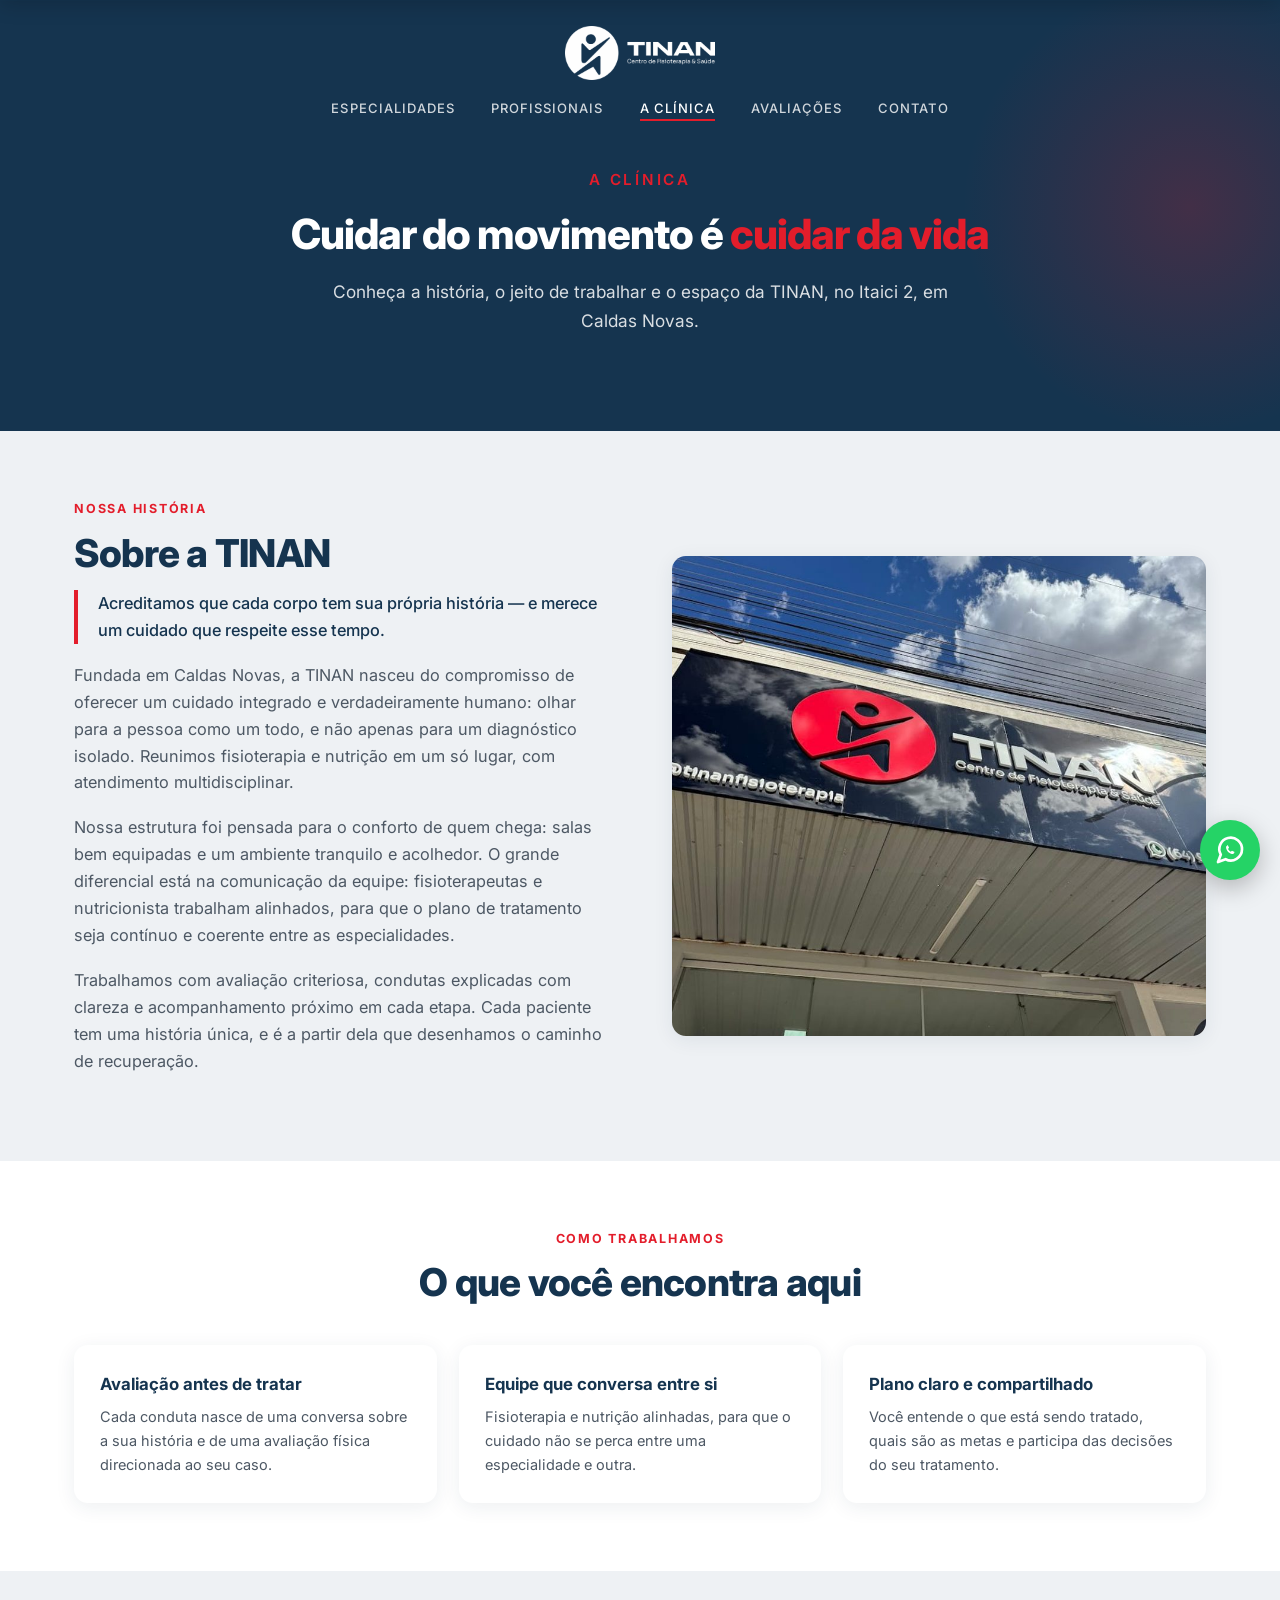
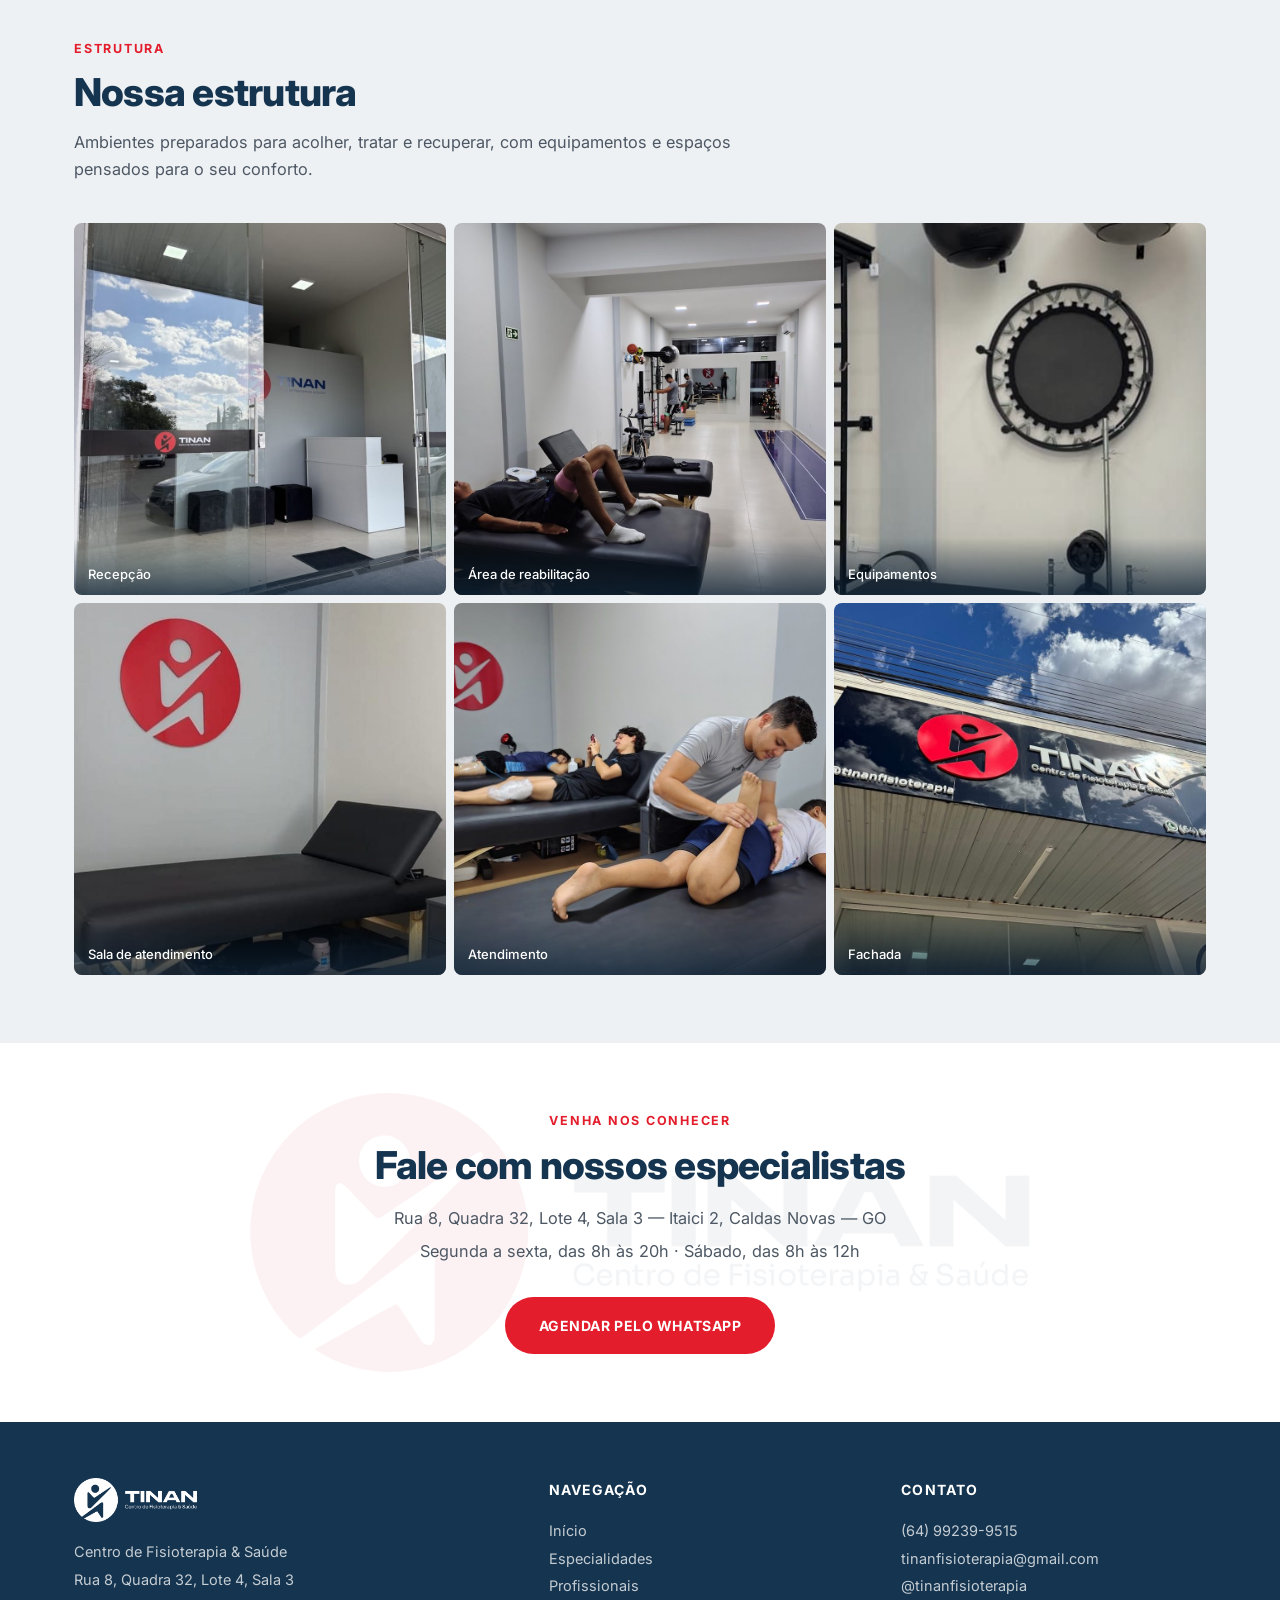
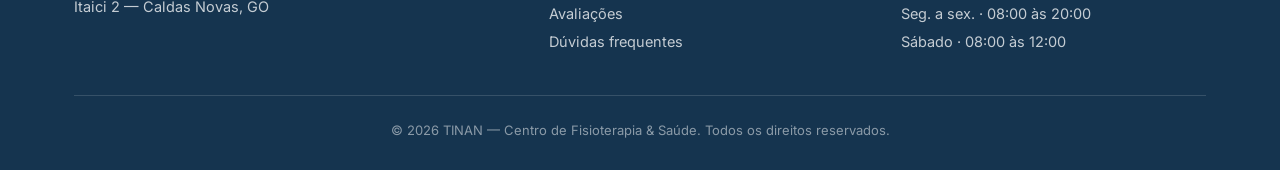
==== clinica.html @ ae4b4b8a "Add files via upload Att site" ====
<!DOCTYPE html>
<html lang="pt-BR">
<head>
  <meta charset="UTF-8">
  <meta name="viewport" content="width=device-width, initial-scale=1.0">
  <title>A clínica | TINAN — Centro de Fisioterapia &amp; Saúde em Caldas Novas</title>
  <meta name="description" content="Conheça a história e a estrutura da TINAN, centro de fisioterapia e saúde no Itaici 2, em Caldas Novas (GO).">
  <link rel="canonical" href="https://tinan.com.br/clinica.html">
  <link rel="icon" href="imagens/logo-tinancirculo.png">
  <meta property="og:type" content="website">
  <meta property="og:locale" content="pt_BR">
  <meta property="og:title" content="Conheça a TINAN — Centro de Fisioterapia &amp; Saúde">
  <meta property="og:image" content="https://tinan.com.br/imagens/fachada-clinica.jpeg">
  <link rel="preconnect" href="https://fonts.googleapis.com">
  <link rel="preconnect" href="https://fonts.gstatic.com" crossorigin>
  <link href="https://fonts.googleapis.com/css2?family=Inter:wght@400;500;600;700;800&display=swap" rel="stylesheet">
  <link rel="stylesheet" href="css/site.css">
</head>
<body>

  <div class="barra-fixa" id="barraFixa">
    <div class="container">
      <a href="index.html" aria-label="Voltar para o início">
        <img src="imagens/logo-tinanbranco.png" alt="TINAN">
      </a>
      <nav class="nav-compacta" aria-label="Navegação rápida">
        <a href="index.html#especialidades">Especialidades</a>
        <a href="index.html#profissionais">Profissionais</a>
        <a href="clinica.html">A clínica</a>
        <a href="index.html#avaliacoes">Avaliações</a>
      </nav>
      <a href="https://wa.me/5564992399515?text=Ol%C3%A1%2C%20venho%20atrav%C3%A9s%20do%20site%20e%20gostaria%20de%20marcar%20uma%20avalia%C3%A7%C3%A3o" class="btn btn-primario" target="_blank" rel="noopener">Agendar</a>
    </div>
  </div>

  <div class="topo">
    <header class="header">
      <div class="container">
        <a href="index.html" class="logo" aria-label="Voltar para o início">
          <img src="imagens/logo-tinanbranco.png" alt="TINAN — Centro de Fisioterapia &amp; Saúde">
        </a>
        <nav class="nav" aria-label="Navegação principal">
          <a href="index.html#especialidades">Especialidades</a>
          <a href="index.html#profissionais">Profissionais</a>
          <a href="clinica.html" aria-current="page">A clínica</a>
          <a href="index.html#avaliacoes">Avaliações</a>
          <a href="index.html#contato">Contato</a>
        </nav>
      </div>
    </header>

    <section class="hero hero-interno">
      <div class="container">
        <div class="hero-conteudo">
          <span class="slogan">A clínica</span>
          <h1>Cuidar do movimento é <span>cuidar da vida</span></h1>
          <p class="subtitulo">Conheça a história, o jeito de trabalhar e o espaço da TINAN, no Itaici 2, em Caldas Novas.</p>
        </div>
      </div>
    </section>
  </div>

  <!-- ===== SOBRE ===== -->
  <section class="secao" id="sobre">
    <div class="container">
      <div class="institucional">
        <div class="institucional-texto">
          <span class="secao-rotulo">Nossa história</span>
          <h2 class="secao-titulo">Sobre a TINAN</h2>
          <p class="destaque">Acreditamos que cada corpo tem sua própria história — e merece um cuidado que respeite esse tempo.</p>
          <p>Fundada em Caldas Novas, a TINAN nasceu do compromisso de oferecer um cuidado integrado e verdadeiramente humano: olhar para a pessoa como um todo, e não apenas para um diagnóstico isolado. Reunimos fisioterapia e nutrição em um só lugar, com atendimento multidisciplinar.</p>
          <p>Nossa estrutura foi pensada para o conforto de quem chega: salas bem equipadas e um ambiente tranquilo e acolhedor. O grande diferencial está na comunicação da equipe: fisioterapeutas e nutricionista trabalham alinhados, para que o plano de tratamento seja contínuo e coerente entre as especialidades.</p>
          <p>Trabalhamos com avaliação criteriosa, condutas explicadas com clareza e acompanhamento próximo em cada etapa. Cada paciente tem uma história única, e é a partir dela que desenhamos o caminho de recuperação.</p>
        </div>
        <div class="institucional-imagem">
          <img src="imagens/fachada-clinica.jpeg" alt="Fachada da clínica TINAN">
        </div>
      </div>
    </div>
  </section>

  <!-- ===== DIFERENCIAIS ===== -->
  <section class="secao secao-branca">
    <div class="container">
      <div class="secao-cabeca centro">
        <span class="secao-rotulo">Como trabalhamos</span>
        <h2 class="secao-titulo">O que você encontra aqui</h2>
      </div>
      <div class="diferenciais">
        <div class="diferencial">
          <h3>Avaliação antes de tratar</h3>
          <p>Cada conduta nasce de uma conversa sobre a sua história e de uma avaliação física direcionada ao seu caso.</p>
        </div>
        <div class="diferencial">
          <h3>Equipe que conversa entre si</h3>
          <p>Fisioterapia e nutrição alinhadas, para que o cuidado não se perca entre uma especialidade e outra.</p>
        </div>
        <div class="diferencial">
          <h3>Plano claro e compartilhado</h3>
          <p>Você entende o que está sendo tratado, quais são as metas e participa das decisões do seu tratamento.</p>
        </div>
      </div>
    </div>
  </section>

  <!-- ===== ESTRUTURA ===== -->
  <section class="secao" id="estrutura">
    <div class="container">
      <div class="secao-cabeca">
        <span class="secao-rotulo">Estrutura</span>
        <h2 class="secao-titulo">Nossa estrutura</h2>
        <p class="secao-sub">Ambientes preparados para acolher, tratar e recuperar, com equipamentos e espaços pensados para o seu conforto.</p>
      </div>
      <div class="galeria">
        <figure><img src="imagens/ambiente-recepcao.jpeg" alt="Recepção da clínica" loading="lazy"><figcaption>Recepção</figcaption></figure>
        <figure><img src="imagens/ambiente-01.jpeg" alt="Corredor com macas e área de reabilitação" loading="lazy"><figcaption>Área de reabilitação</figcaption></figure>
        <figure><img src="imagens/estrutura-01.jpeg" alt="Equipamentos de reabilitação" loading="lazy"><figcaption>Equipamentos</figcaption></figure>
        <figure><img src="imagens/estrutura-02.jpeg" alt="Sala de atendimento com a logo da TINAN" loading="lazy"><figcaption>Sala de atendimento</figcaption></figure>
        <figure><img src="imagens/atendimento-01.jpeg" alt="Atendimento fisioterapêutico" loading="lazy"><figcaption>Atendimento</figcaption></figure>
        <figure><img src="imagens/fachada-clinica.jpeg" alt="Fachada da clínica" loading="lazy"><figcaption>Fachada</figcaption></figure>
      </div>
    </div>
  </section>

  <!-- ===== CONTATO ===== -->
  <section class="secao secao-branca" id="contato">
    <div class="container">
      <span class="secao-rotulo">Venha nos conhecer</span>
      <h2 class="secao-titulo">Fale com nossos especialistas</h2>
      <p class="contato-dados">
        Rua 8, Quadra 32, Lote 4, Sala 3 — Itaici 2, Caldas Novas — GO<br>
        Segunda a sexta, das 8h às 20h · Sábado, das 8h às 12h
      </p>
      <a href="https://wa.me/5564992399515?text=Ol%C3%A1%2C%20venho%20atrav%C3%A9s%20do%20site%20e%20gostaria%20de%20marcar%20uma%20avalia%C3%A7%C3%A3o" class="btn btn-primario" target="_blank" rel="noopener">Agendar pelo WhatsApp</a>
    </div>
  </section>

  <footer class="footer">
    <div class="container">
      <div class="footer-grid">
        <div>
          <img src="imagens/logo-tinanbranco.png" alt="TINAN" class="footer-logo">
          <p>Centro de Fisioterapia &amp; Saúde</p>
          <p>Rua 8, Quadra 32, Lote 4, Sala 3<br>Itaici 2 — Caldas Novas, GO</p>
        </div>
        <div>
          <h4>Navegação</h4>
          <a href="index.html">Início</a>
          <a href="index.html#especialidades">Especialidades</a>
          <a href="index.html#profissionais">Profissionais</a>
          <a href="index.html#avaliacoes">Avaliações</a>
          <a href="index.html#duvidas">Dúvidas frequentes</a>
        </div>
        <div>
          <h4>Contato</h4>
          <a href="tel:+5564992399515">(64) 99239-9515</a>
          <a href="mailto:tinanfisioterapia@gmail.com">tinanfisioterapia@gmail.com</a>
          <a href="https://instagram.com/tinanfisioterapia" target="_blank" rel="noopener">@tinanfisioterapia</a>
          <p>Seg. a sex. · 08:00 às 20:00</p>
          <p>Sábado · 08:00 às 12:00</p>
        </div>
      </div>
      <div class="footer-base">
        © 2026 TINAN — Centro de Fisioterapia &amp; Saúde. Todos os direitos reservados.
      </div>
    </div>
  </footer>

  <a class="whats-flutuante" href="https://wa.me/5564992399515?text=Ol%C3%A1%2C%20venho%20atrav%C3%A9s%20do%20site%20e%20gostaria%20de%20marcar%20uma%20avalia%C3%A7%C3%A3o" target="_blank" rel="noopener" aria-label="Agendar pelo WhatsApp">
    <svg viewBox="0 0 24 24" fill="none" stroke="currentColor" stroke-width="2" stroke-linecap="round" stroke-linejoin="round" aria-hidden="true"><path d="M21 11.5a8.4 8.4 0 0 1-12.3 7.4L3 21l2.1-5.6A8.5 8.5 0 1 1 21 11.5z"/><path d="M9 9.5c0 3 2.5 5.5 5.5 5.5l1-1.5-2-1-1 .8a4 4 0 0 1-2-2l.8-1-1-2z" fill="currentColor" stroke="none"/></svg>
  </a>

  <script>
    (function () {
      var barra = document.getElementById('barraFixa');
      var topo = document.querySelector('.topo');
      window.addEventListener('scroll', function () {
        barra.classList.toggle('visivel', window.scrollY > topo.offsetHeight - 80);
      }, { passive: true });
    })();
  </script>
</body>
</html>
---- css/site.css ----
/* ============================================================
   TINAN — estilos compartilhados (home + página da clínica)
   ============================================================ */

/* 1. VARIÁVEIS DA MARCA */
:root {
  --azul:        #15344F;
  --azul-medio:  #26445E;
  --azul-escuro: #0F2438;
  --vermelho:    #E31D2B;
  --vermelho-escuro: #C2141F;
  --fundo:       #EEF1F4;
  --branco:      #FFFFFF;
  --texto:       #2B2B2B;
  --texto-suave: #4D5864;
  --borda:       #E3E7EC;
  --whats:       #25D366;
  --fonte: 'Inter', -apple-system, BlinkMacSystemFont, 'Segoe UI', sans-serif;
  --largura: 1180px;
  --raio: 14px;
  --sombra: 0 4px 20px rgba(21, 52, 79, 0.08);
  --sombra-forte: 0 16px 40px rgba(21, 52, 79, 0.16);
}

/* 2. RESET E BASE */
* { margin: 0; padding: 0; box-sizing: border-box; }
html { scroll-behavior: smooth; scroll-padding-top: 76px; }
body {
  font-family: var(--fonte);
  color: var(--texto);
  background: var(--fundo);
  line-height: 1.65;
  -webkit-font-smoothing: antialiased;
}
img { max-width: 100%; display: block; }
a { text-decoration: none; color: inherit; }
:focus-visible { outline: 3px solid var(--vermelho); outline-offset: 3px; border-radius: 4px; }

.container {
  width: 100%;
  max-width: var(--largura);
  margin: 0 auto;
  padding: 0 24px;
}

/* 3. TOPO */
.topo { background: var(--azul); position: relative; overflow: hidden; }

.header { padding: 26px 0 0; position: relative; z-index: 10; }
.header .container {
  display: flex;
  flex-direction: column;
  align-items: center;
  gap: 18px;
}
.logo img { height: 54px; width: auto; }

.nav {
  display: flex;
  align-items: center;
  justify-content: center;
  flex-wrap: wrap;
  gap: 10px 36px;
  padding-bottom: 18px;
}
.nav a {
  color: rgba(255, 255, 255, 0.8);
  font-size: 13px;
  font-weight: 500;
  letter-spacing: 0.08em;
  text-transform: uppercase;
  white-space: nowrap;
  transition: color .2s;
}
.nav a:hover, .nav a[aria-current="page"] { color: var(--branco); }
.nav a[aria-current="page"] { box-shadow: 0 2px 0 var(--vermelho); }

/* Barra fixa que aparece depois do scroll */
.barra-fixa {
  position: fixed;
  top: 0; left: 0; right: 0;
  z-index: 1000;
  background: var(--azul);
  box-shadow: 0 4px 20px rgba(0, 0, 0, 0.18);
  transform: translateY(-100%);
  transition: transform .3s ease;
}
.barra-fixa.visivel { transform: translateY(0); }
.barra-fixa .container {
  display: flex;
  align-items: center;
  justify-content: space-between;
  gap: 16px;
  padding-top: 10px;
  padding-bottom: 10px;
}
.barra-fixa img { height: 36px; width: auto; }
.barra-fixa .nav-compacta { display: flex; gap: 26px; }
.barra-fixa .nav-compacta a {
  color: rgba(255,255,255,.8);
  font-size: 12.5px;
  font-weight: 500;
  letter-spacing: .06em;
  text-transform: uppercase;
}
.barra-fixa .nav-compacta a:hover { color: var(--branco); }
.barra-fixa .btn { padding: 10px 22px; font-size: 12.5px; }

/* 4. BOTÕES */
.btn {
  display: inline-flex;
  align-items: center;
  justify-content: center;
  gap: 10px;
  padding: 15px 32px;
  border-radius: 999px;
  font-weight: 700;
  font-size: 14px;
  letter-spacing: 0.04em;
  text-transform: uppercase;
  transition: transform .2s, box-shadow .2s, background .2s;
  border: 2px solid transparent;
  cursor: pointer;
}
.btn svg { width: 18px; height: 18px; flex: none; }
.btn-primario { background: var(--vermelho); color: var(--branco); }
.btn-primario:hover {
  background: var(--vermelho-escuro);
  transform: translateY(-2px);
  box-shadow: 0 8px 24px rgba(227, 29, 43, 0.32);
}
.btn-contorno { border-color: rgba(255,255,255,.45); color: var(--branco); }
.btn-contorno:hover { border-color: var(--branco); background: rgba(255,255,255,.08); }

/* 5. HERO */
.hero {
  color: var(--branco);
  padding: 44px 0 84px;
  position: relative;
  text-align: center;
}
.hero::after {
  content: "";
  position: absolute;
  right: -140px; top: -160px;
  width: 460px; height: 460px;
  border-radius: 50%;
  background: radial-gradient(circle, rgba(227,29,43,.22), transparent 70%);
  pointer-events: none;
}
.hero-conteudo { max-width: 860px; margin: 0 auto; position: relative; z-index: 2; }
.slogan {
  display: block;
  font-size: 0.95rem;
  letter-spacing: 0.18em;
  text-transform: uppercase;
  color: var(--vermelho);
  font-weight: 600;
  margin-bottom: 18px;
}
.hero h1 {
  font-size: clamp(1.75rem, 3.6vw, 2.9rem);
  line-height: 1.15;
  font-weight: 800;
  letter-spacing: -0.025em;
  margin-bottom: 20px;
}
.hero h1 span { color: var(--vermelho); }
.hero .subtitulo {
  font-size: 1.08rem;
  color: rgba(255, 255, 255, 0.84);
  margin: 0 auto 32px;
  max-width: 640px;
}
.hero-acoes { display: flex; gap: 14px; justify-content: center; flex-wrap: wrap; }

.hero-confianca {
  display: flex;
  justify-content: center;
  flex-wrap: wrap;
  gap: 12px 34px;
  margin-top: 40px;
  padding-top: 28px;
  border-top: 1px solid rgba(255,255,255,.12);
  font-size: 14px;
  color: rgba(255,255,255,.82);
}
.hero-confianca li { list-style: none; display: flex; align-items: center; gap: 9px; }
.hero-confianca strong { color: var(--branco); font-weight: 700; }
.hero-confianca .estrelas { color: #F5A623; letter-spacing: 1px; }
.hero-confianca svg { width: 18px; height: 18px; color: var(--vermelho); flex: none; }

@media (min-width: 981px) { .hero h1 { white-space: nowrap; } }

/* Hero menor das páginas internas */
.hero-interno { padding: 30px 0 64px; }
.hero-interno h1 { font-size: clamp(1.8rem, 3.6vw, 2.6rem); }

/* 6. SEÇÕES */
.secao { padding: 68px 0; }
.secao-branca { background: var(--branco); }
.secao-cabeca { max-width: 680px; margin-bottom: 40px; }
.secao-cabeca.centro { margin-left: auto; margin-right: auto; text-align: center; }
.secao-rotulo {
  display: block;
  color: var(--vermelho);
  font-size: 12.5px;
  font-weight: 700;
  letter-spacing: .14em;
  text-transform: uppercase;
  margin-bottom: 10px;
}
.secao-titulo {
  font-size: clamp(1.7rem, 3.2vw, 2.4rem);
  color: var(--azul);
  font-weight: 800;
  letter-spacing: -0.02em;
  line-height: 1.2;
  margin-bottom: 14px;
}
.secao-sub { color: var(--texto-suave); font-size: 1.02rem; }

/* 7. ÁREAS DE ATUAÇÃO (por queixa) */
.areas {
  display: grid;
  grid-template-columns: repeat(3, 1fr);
  gap: 22px;
}
.area-card {
  background: var(--branco);
  border: 1px solid var(--borda);
  border-radius: var(--raio);
  padding: 28px 26px 24px;
  display: flex;
  flex-direction: column;
  transition: transform .25s, box-shadow .25s, border-color .25s;
}
.area-card:hover { transform: translateY(-4px); box-shadow: var(--sombra-forte); border-color: transparent; }
.area-icone {
  width: 52px; height: 52px;
  border-radius: 12px;
  background: rgba(227, 29, 43, .08);
  color: var(--vermelho);
  display: grid;
  place-items: center;
  margin-bottom: 18px;
}
.area-icone svg { width: 28px; height: 28px; }
.area-card h3 { color: var(--azul); font-size: 1.14rem; font-weight: 700; line-height: 1.3; margin-bottom: 8px; }
.area-card p { color: var(--texto-suave); font-size: 14.5px; line-height: 1.6; margin-bottom: 18px; }
.area-card .area-tags { display: flex; flex-wrap: wrap; gap: 6px; margin-bottom: 20px; }
.area-card .area-tags li {
  list-style: none;
  font-size: 12px;
  font-weight: 500;
  color: var(--azul-medio);
  background: var(--fundo);
  padding: 4px 10px;
  border-radius: 999px;
}
.area-card .area-com {
  margin-top: auto;
  padding-top: 16px;
  border-top: 1px solid var(--borda);
  font-size: 13.5px;
  color: var(--texto-suave);
}
.area-card .area-com a { color: var(--azul); font-weight: 700; white-space: nowrap; }
.area-card .area-com a:hover { color: var(--vermelho); }

/* 7b. ESPECIALIDADES — 5 cards (3 em cima, 2 centralizados embaixo) */
.especialidades { display: grid; grid-template-columns: repeat(6, 1fr); gap: 22px; }
.especialidades .area-card {
  grid-column: span 2;
  /* subgrid: cada parte do card fica na mesma linha dos cards vizinhos */
  display: grid;
  grid-row: span 6;
  grid-template-rows: subgrid;
  row-gap: 0;
  align-content: start;
}
.especialidades .area-card > * { align-self: start; }
.especialidades .area-card .area-com { margin-top: 0; }
.especialidades .area-card .area-tags { align-content: flex-start; }
.especialidades .area-card:nth-child(4) { grid-column: 2 / span 2; }
.especialidades .area-card:nth-child(5) { grid-column: 4 / span 2; }
@supports not (grid-template-rows: subgrid) {
  .especialidades .area-card { display: flex; grid-row: auto; }
  .especialidades .area-card .area-com { margin-top: auto; }
}
.area-card .area-indicada { font-size: 12.5px; font-weight: 700; color: var(--azul); text-transform: uppercase; letter-spacing: .06em; margin-bottom: 8px; }
.area-card .area-nota {
  font-size: 12.5px;
  line-height: 1.5;
  color: var(--texto-suave);
  background: var(--fundo);
  border-left: 3px solid var(--vermelho);
  padding: 8px 12px;
  border-radius: 6px;
  margin: -4px 0 18px;
}
.hero-confianca-simples { margin-top: 30px; font-size: 14px; color: rgba(255,255,255,.78); }
.hero-confianca-simples .estrelas { color: #F5A623; letter-spacing: 1px; margin-right: 6px; }
.hero-confianca-simples strong { color: #fff; }
.hero-confianca-simples .sep { margin: 0 12px; opacity: .4; }

/* 8. CARDS DOS PROFISSIONAIS — alinhamento uniforme */
.cards-profissionais {
  display: grid;
  grid-template-columns: repeat(4, 1fr);
  gap: 24px;
  align-items: stretch;
}
.card-profissional {
  background: var(--branco);
  border-radius: var(--raio);
  overflow: hidden;
  box-shadow: var(--sombra);
  transition: transform .25s, box-shadow .25s;
  display: flex;
  flex-direction: column;
  height: 100%;
}
.card-profissional:hover { transform: translateY(-6px); box-shadow: var(--sombra-forte); }
.card-foto { aspect-ratio: 4 / 5; overflow: hidden; background: var(--borda); }
.card-foto img {
  width: 100%; height: 100%;
  object-fit: cover;
  object-position: center 18%;
  transition: transform .4s;
}
.card-profissional:hover .card-foto img { transform: scale(1.03); }
.card-profissional-info {
  flex: 1;
  display: flex;
  flex-direction: column;
  padding: 22px 22px 24px;
}
.card-profissional-info .especialidade {
  color: var(--vermelho);
  font-size: 12px;
  font-weight: 700;
  text-transform: uppercase;
  letter-spacing: .08em;
  margin-bottom: 6px;
}
.card-profissional-info h3 {
  color: var(--azul);
  font-size: 1.12rem;
  font-weight: 700;
  line-height: 1.3;
  margin-bottom: 8px;
}
.card-profissional-info .area {
  color: var(--azul-medio);
  font-size: 14px;
  line-height: 1.5;
  min-height: 3em;           /* reserva 2 linhas: todos os cards ficam iguais */
  margin-bottom: 6px;
}
.card-profissional-info .registro { color: var(--texto-suave); font-size: 12.5px; }
.card-profissional-info .ver-perfil {
  margin-top: auto;          /* empurra o link para a base do card */
  padding-top: 18px;
  color: var(--azul);
  font-size: 14px;
  font-weight: 700;
}
.card-profissional:hover .ver-perfil { color: var(--vermelho); }

/* 9. COMO FUNCIONA */
.passos {
  display: grid;
  grid-template-columns: repeat(3, 1fr);
  gap: 22px;
  counter-reset: passo;
}
.passo {
  background: var(--branco);
  box-shadow: var(--sombra);
  border-radius: var(--raio);
  padding: 30px 26px;
  position: relative;
}
.passo::before {
  counter-increment: passo;
  content: "0" counter(passo);
  display: block;
  font-size: 2rem;
  font-weight: 800;
  color: var(--vermelho);
  line-height: 1;
  margin-bottom: 16px;
}
.passo h3 { color: var(--azul); font-size: 1.1rem; margin-bottom: 8px; }
.passo p { color: var(--texto-suave); font-size: 14.5px; }
.passos-cta { text-align: center; margin-top: 36px; }

/* 10. FAIXA "CONHEÇA A CLÍNICA" */
.faixa-clinica {
  display: grid;
  grid-template-columns: 1.1fr 1fr;
  gap: 0;
  background: var(--azul);
  border-radius: 20px;
  overflow: hidden;
  color: var(--branco);
}
.faixa-clinica-fotos { display: grid; grid-template-columns: 1fr 1fr; gap: 4px; min-height: 340px; }
.faixa-clinica-fotos img { width: 100%; height: 100%; object-fit: cover; }
.faixa-clinica-texto { padding: 48px 44px; display: flex; flex-direction: column; justify-content: center; }
.faixa-clinica-texto .secao-titulo { color: var(--branco); }
.faixa-clinica-texto p { color: rgba(255,255,255,.82); margin-bottom: 26px; }
.faixa-clinica-texto .btn { align-self: flex-start; }

/* 11. MAPA E AVALIAÇÕES */
.mapa-avaliacoes {
  display: grid;
  grid-template-columns: 1fr 1fr;
  gap: 40px;
  align-items: stretch;
}
.mapa-bloco {
  border-radius: var(--raio);
  overflow: hidden;
  box-shadow: var(--sombra);
  background: var(--branco);
  display: flex;
  min-height: 420px;
}
.mapa-bloco iframe { width: 100%; min-height: 420px; border: 0; display: block; flex: 1; }
.avaliacoes-bloco { display: flex; flex-direction: column; gap: 16px; }
.avaliacoes-cabecalho { display: flex; align-items: center; gap: 12px; margin-bottom: 4px; }
.avaliacoes-nota { font-size: 2.2rem; font-weight: 800; color: var(--azul); line-height: 1; }
.avaliacoes-estrelas { color: #F5A623; font-size: 1.05rem; letter-spacing: 2px; }
.avaliacoes-total { color: var(--texto-suave); font-size: 13px; }
#avaliacoes-lista { display: flex; flex-direction: column; gap: 14px; flex: 1; }
.avaliacao-card {
  background: var(--branco);
  border-radius: var(--raio);
  padding: 20px 22px;
  box-shadow: var(--sombra);
  border-left: 3px solid var(--vermelho);
}
.avaliacao-card .autor { font-weight: 700; color: var(--azul); font-size: 14px; margin-bottom: 2px; }
.avaliacao-card .estrelas { color: #F5A623; font-size: 13px; letter-spacing: 1px; margin-bottom: 6px; }
.avaliacao-card .texto { color: var(--texto-suave); font-size: 14px; line-height: 1.6; }
.avaliacao-card .quando { color: #8A96A3; font-size: 12px; margin-top: 8px; }
.avaliacoes-link { color: var(--azul-medio); font-weight: 600; font-size: 14px; margin-top: 4px; }
.avaliacoes-link:hover { color: var(--vermelho); }

/* 12. PERGUNTAS FREQUENTES */
.faq { max-width: 820px; margin: 0 auto; display: flex; flex-direction: column; gap: 12px; }
.faq details {
  background: var(--branco);
  border: 1px solid var(--borda);
  border-radius: 12px;
  padding: 0 22px;
}
.faq summary {
  cursor: pointer;
  list-style: none;
  padding: 18px 30px 18px 0;
  font-weight: 600;
  color: var(--azul);
  position: relative;
}
.faq summary::-webkit-details-marker { display: none; }
.faq summary::after {
  content: "+";
  position: absolute;
  right: 0; top: 50%;
  transform: translateY(-50%);
  font-size: 1.4rem;
  font-weight: 400;
  color: var(--vermelho);
}
.faq details[open] summary::after { content: "–"; }
.faq details p { color: var(--texto-suave); font-size: 15px; padding-bottom: 20px; }

/* 13. CONTATO (com a logo bem clarinha ao fundo) */
#contato { position: relative; overflow: hidden; text-align: center; }
#contato::before {
  content: "";
  position: absolute;
  inset: 0;
  background: url("../imagens/logo-tinanlateral.png") center / min(780px, 92%) auto no-repeat;
  opacity: 0.05;
  pointer-events: none;
}
#contato .container { position: relative; z-index: 1; }
.contato-dados { color: var(--texto-suave); font-size: 1.02rem; line-height: 2; margin: 8px 0 30px; }
.contato-dados a { color: var(--azul); font-weight: 600; }

/* 14. RODAPÉ */
.footer { background: var(--azul); color: rgba(255, 255, 255, 0.75); padding: 56px 0 28px; }
.footer-grid { display: grid; grid-template-columns: 1.4fr 1fr 1fr; gap: 48px; margin-bottom: 40px; }
.footer h4 { color: var(--branco); font-size: 14px; margin-bottom: 16px; text-transform: uppercase; letter-spacing: .08em; }
.footer p, .footer a { font-size: 14.5px; line-height: 1.9; display: block; }
.footer a:hover { color: var(--branco); }
.footer-logo { height: 44px; width: auto; margin-bottom: 16px; }
.footer-base {
  border-top: 1px solid rgba(255, 255, 255, 0.14);
  padding-top: 24px;
  font-size: 13px;
  text-align: center;
  color: rgba(255, 255, 255, 0.5);
}

/* 15. BOTÃO FLUTUANTE DO WHATSAPP */
.whats-flutuante {
  position: fixed;
  right: 20px; bottom: 20px;
  z-index: 1100;
  width: 60px; height: 60px;
  border-radius: 50%;
  background: var(--whats);
  color: #fff;
  display: grid;
  place-items: center;
  box-shadow: 0 8px 24px rgba(0,0,0,.25);
  transition: transform .2s;
}
.whats-flutuante:hover { transform: scale(1.07); }
.whats-flutuante svg { width: 32px; height: 32px; }

/* 16. PÁGINA DA CLÍNICA */
.institucional { display: grid; grid-template-columns: 1fr 1fr; gap: 64px; align-items: center; }
.institucional-texto p { color: var(--texto-suave); margin-bottom: 18px; font-size: 1.02rem; }
.institucional-texto .destaque {
  border-left: 4px solid var(--vermelho);
  padding-left: 20px;
  color: var(--azul);
  font-weight: 500;
}
.institucional-imagem img { border-radius: var(--raio); box-shadow: var(--sombra); width: 100%; height: 480px; object-fit: cover; }
.diferenciais { display: grid; grid-template-columns: repeat(3, 1fr); gap: 22px; }
.diferencial { background: var(--branco); border-radius: var(--raio); padding: 26px; box-shadow: var(--sombra); }
.diferencial h3 { color: var(--azul); font-size: 1.05rem; margin-bottom: 6px; }
.diferencial p { color: var(--texto-suave); font-size: 14.5px; }
.galeria { display: grid; grid-template-columns: repeat(3, 1fr); gap: 8px; }
.galeria figure { margin: 0; overflow: hidden; border-radius: 8px; position: relative; }
.galeria img { width: 100%; aspect-ratio: 1 / 1; object-fit: cover; transition: transform .35s; }
.galeria figure:hover img { transform: scale(1.04); }
.galeria figcaption {
  position: absolute; left: 0; right: 0; bottom: 0;
  padding: 26px 14px 10px;
  font-size: 13px; color: #fff; font-weight: 500;
  background: linear-gradient(transparent, rgba(15,36,56,.75));
}

/* 17. RESPONSIVO */
@media (max-width: 980px) {
  .areas { grid-template-columns: repeat(2, 1fr); }
  .especialidades { grid-template-columns: repeat(2, 1fr); }
  .especialidades .area-card, .especialidades .area-card:nth-child(4), .especialidades .area-card:nth-child(5) { grid-column: auto; }
  .especialidades .area-card:nth-child(5) { grid-column: 1 / -1; }
  .cards-profissionais { grid-template-columns: repeat(2, 1fr); }
  .passos { grid-template-columns: 1fr; }
  .faixa-clinica { grid-template-columns: 1fr; }
  .faixa-clinica-fotos { min-height: 260px; }
  .mapa-avaliacoes { grid-template-columns: 1fr; }
  .mapa-bloco, .mapa-bloco iframe { min-height: 320px; }
  .footer-grid { grid-template-columns: 1fr 1fr; }
  .institucional { grid-template-columns: 1fr; gap: 40px; }
  .diferenciais { grid-template-columns: 1fr; }
  .barra-fixa .nav-compacta { display: none; }
}
@media (max-width: 640px) {
  .header { padding: 20px 0 0; }
  .logo img { height: 42px; }
  .nav { gap: 8px 20px; }
  .nav a { font-size: 11.5px; letter-spacing: 0.05em; }
  .hero { padding: 28px 0 56px; }
  .hero .subtitulo { font-size: 1rem; }
  .hero-acoes .btn { width: 100%; }
  .hero-confianca { flex-direction: column; align-items: center; gap: 10px; }
  .secao { padding: 56px 0; }
  .areas { grid-template-columns: 1fr; }
  .especialidades { grid-template-columns: 1fr; }
  .especialidades .area-card { display: flex; grid-row: auto; }
  .hero-confianca-simples .sep { display: block; height: 4px; font-size: 0; }
  .cards-profissionais { grid-template-columns: 1fr 1fr; gap: 14px; }
  .card-profissional-info { padding: 14px 14px 16px; }
  .card-profissional-info h3 { font-size: .98rem; min-height: 2.6em; }
  .card-profissional-info .area { font-size: 12.5px; min-height: 4.5em; }
  .card-profissional-info .especialidade { font-size: 10.5px; }
  .faixa-clinica-texto { padding: 34px 24px; }
  .galeria { grid-template-columns: repeat(2, 1fr); }
  .footer-grid { grid-template-columns: 1fr; gap: 32px; }
  .mapa-bloco, .mapa-bloco iframe { min-height: 280px; }
  .whats-flutuante { width: 54px; height: 54px; right: 16px; bottom: 16px; }
}
@media (prefers-reduced-motion: reduce) {
  html { scroll-behavior: auto; }
  * { transition: none !important; }
}
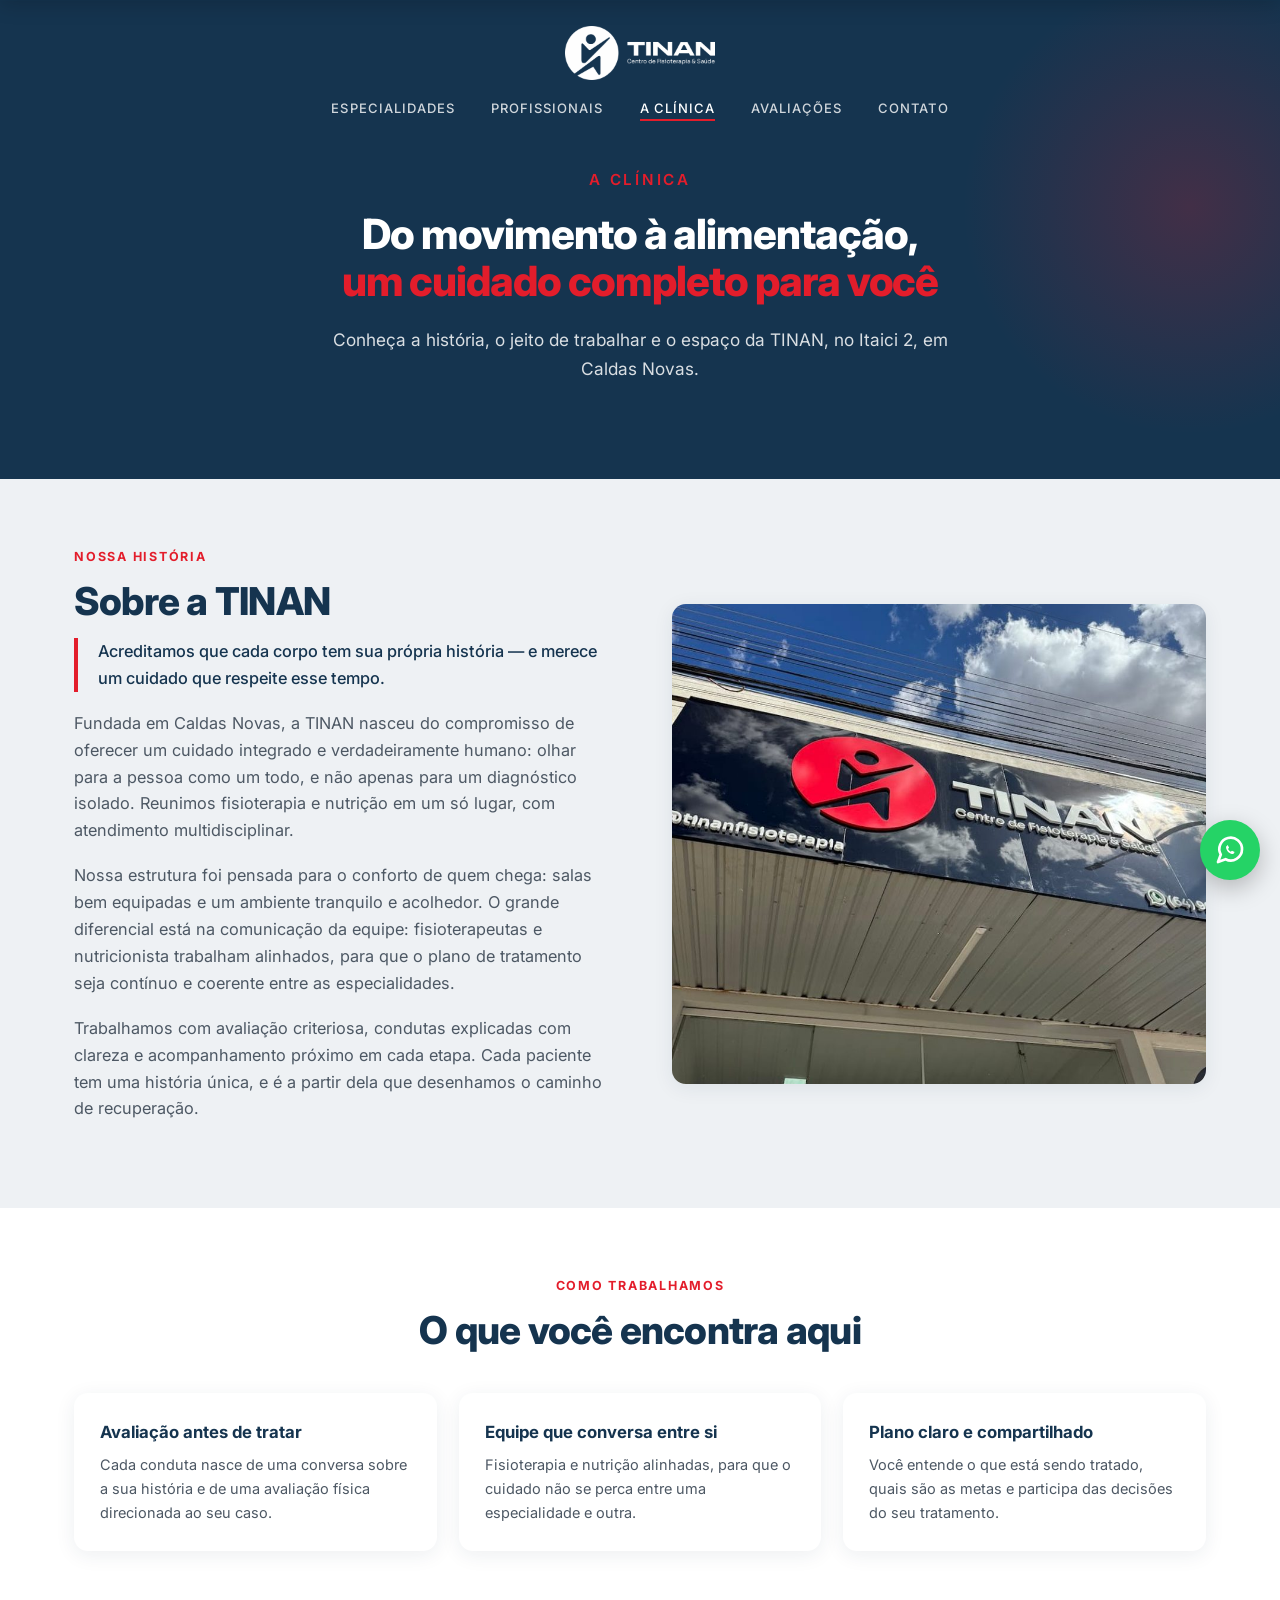
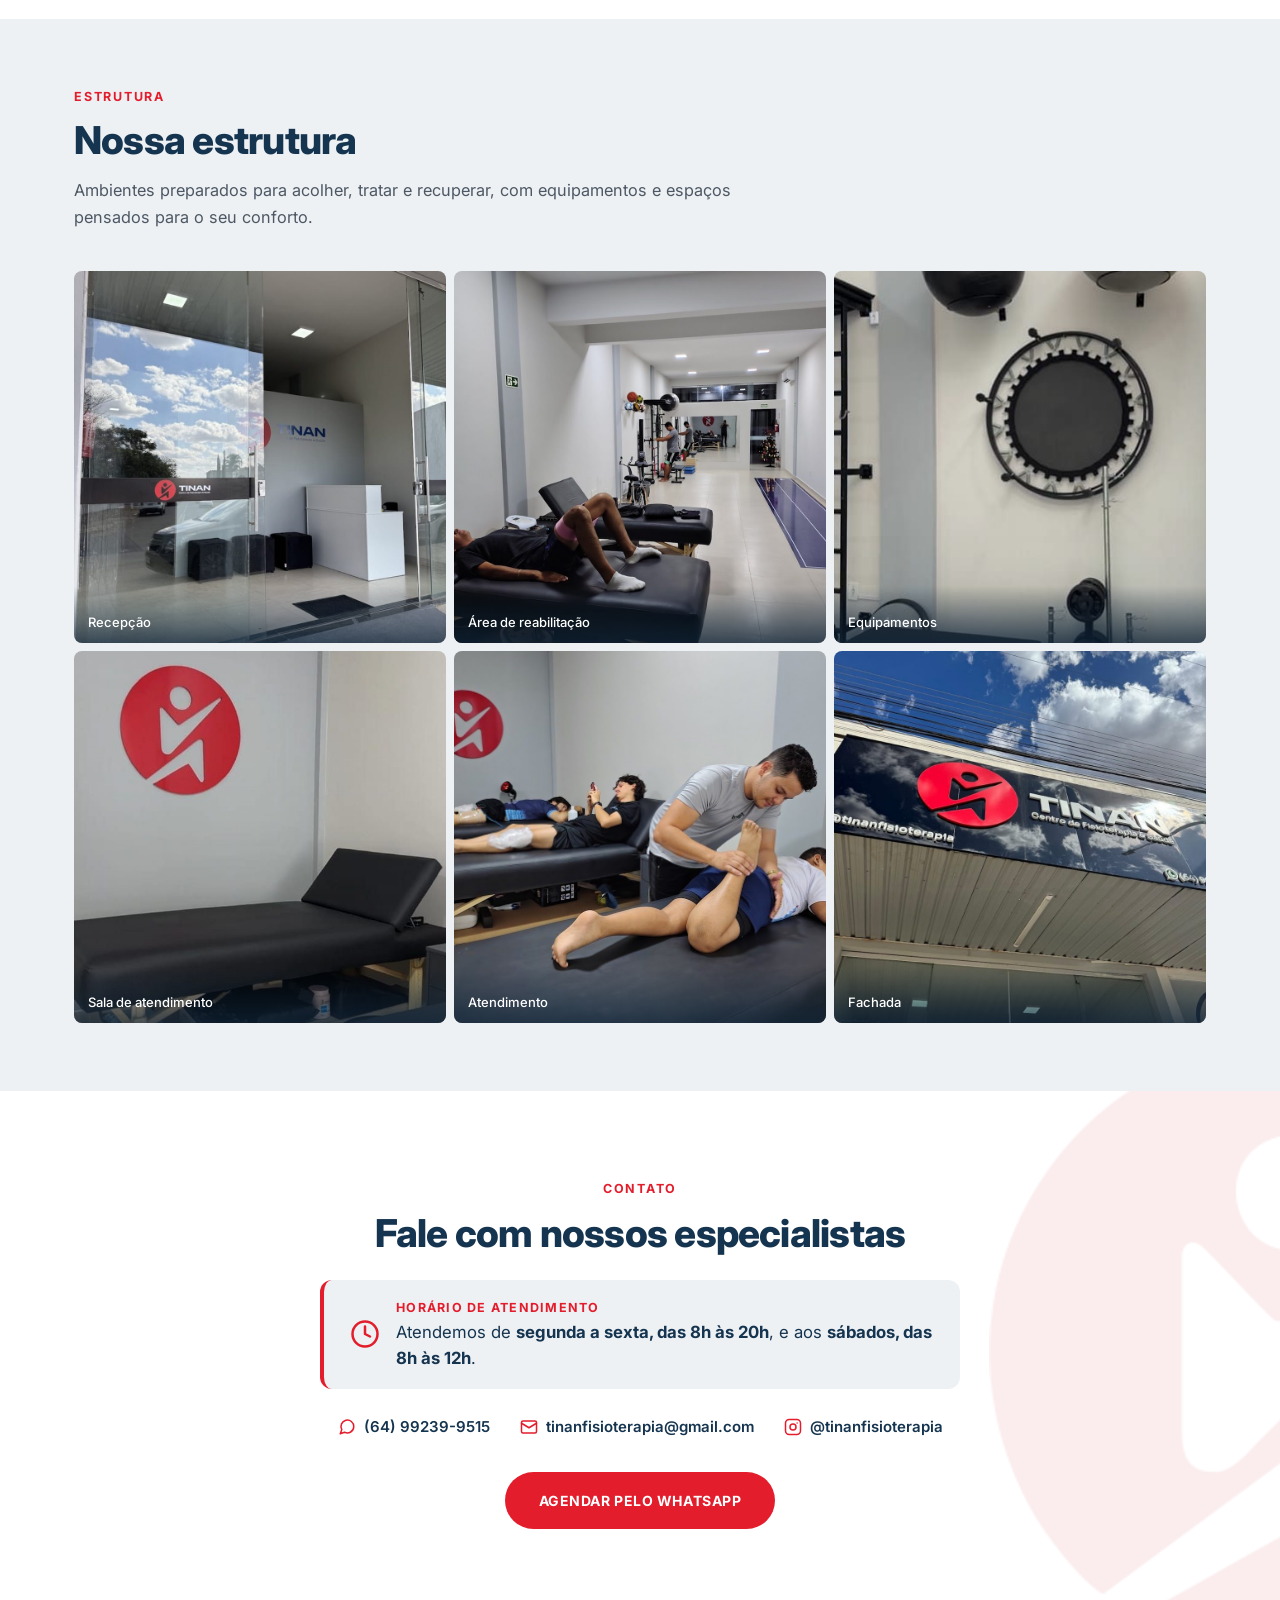
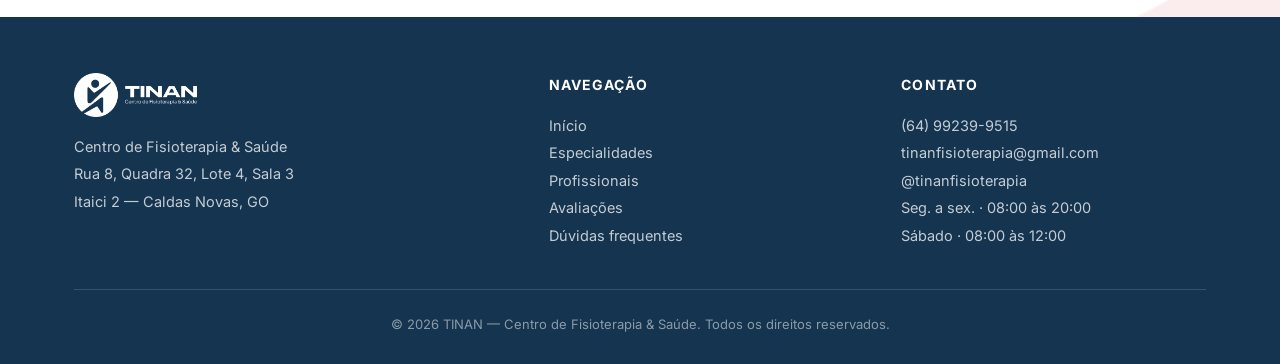
==== commit 12b5892f: "Add files via upload site v3" ====
--- a/clinica.html
+++ b/clinica.html
@@ -14,7 +14,336 @@
   <link rel="preconnect" href="https://fonts.googleapis.com">
   <link rel="preconnect" href="https://fonts.gstatic.com" crossorigin>
   <link href="https://fonts.googleapis.com/css2?family=Inter:wght@400;500;600;700;800&display=swap" rel="stylesheet">
-  <link rel="stylesheet" href="css/site.css">
+  <style>
+/* 1. VARIÁVEIS DA MARCA */
+:root {
+  --azul:        #15344F;
+  --azul-medio:  #26445E;
+  --azul-escuro: #0F2438;
+  --vermelho:    #E31D2B;
+  --vermelho-escuro: #C2141F;
+  --fundo:       #EEF1F4;
+  --branco:      #FFFFFF;
+  --texto:       #2B2B2B;
+  --texto-suave: #4D5864;
+  --borda:       #E3E7EC;
+  --whats:       #25D366;
+  --fonte: 'Inter', -apple-system, BlinkMacSystemFont, 'Segoe UI', sans-serif;
+  --largura: 1180px;
+  --raio: 14px;
+  --sombra: 0 4px 20px rgba(21, 52, 79, 0.08);
+  --sombra-forte: 0 16px 40px rgba(21, 52, 79, 0.16);
+}
+
+/* 2. RESET E BASE */
+* { margin: 0; padding: 0; box-sizing: border-box; }
+html { scroll-behavior: smooth; scroll-padding-top: 76px; }
+body {
+  font-family: var(--fonte);
+  color: var(--texto);
+  background: var(--fundo);
+  line-height: 1.65;
+  -webkit-font-smoothing: antialiased;
+}
+img { max-width: 100%; display: block; }
+a { text-decoration: none; color: inherit; }
+:focus-visible { outline: 3px solid var(--vermelho); outline-offset: 3px; border-radius: 4px; }
+
+.container {
+  width: 100%;
+  max-width: var(--largura);
+  margin: 0 auto;
+  padding: 0 24px;
+}
+
+/* 3. TOPO */
+.topo { background: var(--azul); position: relative; overflow: hidden; }
+
+.header { padding: 26px 0 0; position: relative; z-index: 10; }
+.header .container {
+  display: flex;
+  flex-direction: column;
+  align-items: center;
+  gap: 18px;
+}
+.logo img { height: 54px; width: auto; }
+
+.nav {
+  display: flex;
+  align-items: center;
+  justify-content: center;
+  flex-wrap: wrap;
+  gap: 10px 36px;
+  padding-bottom: 18px;
+}
+.nav a {
+  color: rgba(255, 255, 255, 0.8);
+  font-size: 13px;
+  font-weight: 500;
+  letter-spacing: 0.08em;
+  text-transform: uppercase;
+  white-space: nowrap;
+  transition: color .2s;
+}
+.nav a:hover, .nav a[aria-current="page"] { color: var(--branco); }
+.nav a[aria-current="page"] { box-shadow: 0 2px 0 var(--vermelho); }
+
+/* Barra fixa que aparece depois do scroll */
+.barra-fixa {
+  position: fixed;
+  top: 0; left: 0; right: 0;
+  z-index: 1000;
+  background: var(--azul);
+  box-shadow: 0 4px 20px rgba(0, 0, 0, 0.18);
+  transform: translateY(-100%);
+  transition: transform .3s ease;
+}
+.barra-fixa.visivel { transform: translateY(0); }
+.barra-fixa .container {
+  display: flex;
+  align-items: center;
+  justify-content: space-between;
+  gap: 16px;
+  padding-top: 10px;
+  padding-bottom: 10px;
+}
+.barra-fixa img { height: 36px; width: auto; }
+.barra-fixa .nav-compacta { display: flex; gap: 26px; }
+.barra-fixa .nav-compacta a {
+  color: rgba(255,255,255,.8);
+  font-size: 12.5px;
+  font-weight: 500;
+  letter-spacing: .06em;
+  text-transform: uppercase;
+}
+.barra-fixa .nav-compacta a:hover { color: var(--branco); }
+.barra-fixa .btn { padding: 10px 22px; font-size: 12.5px; }
+
+/* 4. BOTÕES */
+.btn {
+  display: inline-flex;
+  align-items: center;
+  justify-content: center;
+  gap: 10px;
+  padding: 15px 32px;
+  border-radius: 999px;
+  font-weight: 700;
+  font-size: 14px;
+  letter-spacing: 0.04em;
+  text-transform: uppercase;
+  transition: transform .2s, box-shadow .2s, background .2s;
+  border: 2px solid transparent;
+  cursor: pointer;
+}
+.btn svg { width: 18px; height: 18px; flex: none; }
+.btn-primario { background: var(--vermelho); color: var(--branco); }
+.btn-primario:hover {
+  background: var(--vermelho-escuro);
+  transform: translateY(-2px);
+  box-shadow: 0 8px 24px rgba(227, 29, 43, 0.32);
+}
+
+/* 5. HERO */
+.hero {
+  color: var(--branco);
+  padding: 44px 0 84px;
+  position: relative;
+  text-align: center;
+}
+.hero::after {
+  content: "";
+  position: absolute;
+  right: -140px; top: -160px;
+  width: 460px; height: 460px;
+  border-radius: 50%;
+  background: radial-gradient(circle, rgba(227,29,43,.22), transparent 70%);
+  pointer-events: none;
+}
+.hero-conteudo { max-width: 860px; margin: 0 auto; position: relative; z-index: 2; }
+.slogan {
+  display: block;
+  font-size: 0.95rem;
+  letter-spacing: 0.18em;
+  text-transform: uppercase;
+  color: var(--vermelho);
+  font-weight: 600;
+  margin-bottom: 18px;
+}
+.hero h1 {
+  font-size: clamp(1.75rem, 3.6vw, 2.9rem);
+  line-height: 1.15;
+  font-weight: 800;
+  letter-spacing: -0.025em;
+  margin-bottom: 20px;
+}
+.hero h1 span { color: var(--vermelho); }
+.hero .subtitulo {
+  font-size: 1.08rem;
+  color: rgba(255, 255, 255, 0.84);
+  margin: 0 auto 32px;
+  max-width: 640px;
+}
+
+/* Hero menor das páginas internas */
+.hero-interno { padding: 30px 0 64px; }
+.hero-interno h1 { font-size: clamp(1.8rem, 3.6vw, 2.6rem); }
+
+/* 6. SEÇÕES */
+.secao { padding: 68px 0; }
+.secao-branca { background: var(--branco); }
+.secao-cabeca { max-width: 680px; margin-bottom: 40px; }
+.secao-cabeca.centro { margin-left: auto; margin-right: auto; text-align: center; }
+.secao-rotulo {
+  display: block;
+  color: var(--vermelho);
+  font-size: 12.5px;
+  font-weight: 700;
+  letter-spacing: .14em;
+  text-transform: uppercase;
+  margin-bottom: 10px;
+}
+.secao-titulo {
+  font-size: clamp(1.7rem, 3.2vw, 2.4rem);
+  color: var(--azul);
+  font-weight: 800;
+  letter-spacing: -0.02em;
+  line-height: 1.2;
+  margin-bottom: 14px;
+}
+.secao-sub { color: var(--texto-suave); font-size: 1.02rem; }
+#avaliacoes-lista { display: flex; flex-direction: column; gap: 14px; flex: 1; }
+
+/* 13. CONTATO */
+#contato { position: relative; overflow: hidden; text-align: center; }
+#contato .container { position: relative; z-index: 1; }
+
+/* 14. RODAPÉ */
+.footer { background: var(--azul); color: rgba(255, 255, 255, 0.75); padding: 56px 0 28px; }
+.footer-grid { display: grid; grid-template-columns: 1.4fr 1fr 1fr; gap: 48px; margin-bottom: 40px; }
+.footer h4 { color: var(--branco); font-size: 14px; margin-bottom: 16px; text-transform: uppercase; letter-spacing: .08em; }
+.footer p, .footer a { font-size: 14.5px; line-height: 1.9; display: block; }
+.footer a:hover { color: var(--branco); }
+.footer-logo { height: 44px; width: auto; margin-bottom: 16px; }
+.footer-base {
+  border-top: 1px solid rgba(255, 255, 255, 0.14);
+  padding-top: 24px;
+  font-size: 13px;
+  text-align: center;
+  color: rgba(255, 255, 255, 0.5);
+}
+
+/* 15. BOTÃO FLUTUANTE DO WHATSAPP */
+.whats-flutuante {
+  position: fixed;
+  right: 20px; bottom: 20px;
+  z-index: 1100;
+  width: 60px; height: 60px;
+  border-radius: 50%;
+  background: var(--whats);
+  color: #fff;
+  display: grid;
+  place-items: center;
+  box-shadow: 0 8px 24px rgba(0,0,0,.25);
+  transition: transform .2s;
+}
+.whats-flutuante:hover { transform: scale(1.07); }
+.whats-flutuante svg { width: 32px; height: 32px; }
+
+/* 16. PÁGINA DA CLÍNICA */
+.institucional { display: grid; grid-template-columns: 1fr 1fr; gap: 64px; align-items: center; }
+.institucional-texto p { color: var(--texto-suave); margin-bottom: 18px; font-size: 1.02rem; }
+.institucional-texto .destaque {
+  border-left: 4px solid var(--vermelho);
+  padding-left: 20px;
+  color: var(--azul);
+  font-weight: 500;
+}
+.institucional-imagem img { border-radius: var(--raio); box-shadow: var(--sombra); width: 100%; height: 480px; object-fit: cover; }
+.diferenciais { display: grid; grid-template-columns: repeat(3, 1fr); gap: 22px; }
+.diferencial { background: var(--branco); border-radius: var(--raio); padding: 26px; box-shadow: var(--sombra); }
+.diferencial h3 { color: var(--azul); font-size: 1.05rem; margin-bottom: 6px; }
+.diferencial p { color: var(--texto-suave); font-size: 14.5px; }
+.galeria { display: grid; grid-template-columns: repeat(3, 1fr); gap: 8px; }
+.galeria figure { margin: 0; overflow: hidden; border-radius: 8px; position: relative; }
+.galeria img { width: 100%; aspect-ratio: 1 / 1; object-fit: cover; transition: transform .35s; }
+.galeria figure:hover img { transform: scale(1.04); }
+.galeria figcaption {
+  position: absolute; left: 0; right: 0; bottom: 0;
+  padding: 26px 14px 10px;
+  font-size: 13px; color: #fff; font-weight: 500;
+  background: linear-gradient(transparent, rgba(15,36,56,.75));
+}
+
+/* 17. RESPONSIVO */
+@media (max-width: 980px) {
+  #contato::before { background-position: right -220px center; opacity: .05; }
+  .footer-grid { grid-template-columns: 1fr 1fr; }
+  .institucional { grid-template-columns: 1fr; gap: 40px; }
+  .diferenciais { grid-template-columns: 1fr; }
+  .barra-fixa .nav-compacta { display: none; }
+}
+@media (max-width: 640px) {
+  .header { padding: 20px 0 0; }
+  .logo img { height: 42px; }
+  .nav { gap: 8px 20px; }
+  .nav a { font-size: 11.5px; letter-spacing: 0.05em; }
+  .hero { padding: 28px 0 56px; }
+  .hero .subtitulo { font-size: 1rem; }
+  .secao { padding: 56px 0; }
+  .galeria { grid-template-columns: repeat(2, 1fr); }
+  .footer-grid { grid-template-columns: 1fr; gap: 32px; }
+  .whats-flutuante { width: 54px; height: 54px; right: 16px; bottom: 16px; }
+}
+@media (prefers-reduced-motion: reduce) {
+  html { scroll-behavior: auto; }
+  * { transition: none !important; }
+}
+
+/* Contato: símbolo da marca como marca d'água ocupando a seção */
+#contato { padding: 88px 0; }
+#contato::before {
+  content: "";
+  position: absolute;
+  inset: 0;
+  /* símbolo grande, cortado na borda direita, sem passar por trás do texto */
+  background: url("imagens/logo-simbolo.png") right -340px center / auto 120% no-repeat;
+  opacity: 0.07;
+  pointer-events: none;
+}
+.horario-destaque {
+  display: inline-flex;
+  align-items: center;
+  gap: 16px;
+  text-align: left;
+  background: var(--fundo);
+  border-left: 4px solid var(--vermelho);
+  border-radius: 12px;
+  padding: 18px 26px;
+  margin: 10px auto 26px;
+  max-width: 640px;
+}
+.horario-destaque > svg { width: 30px; height: 30px; color: var(--vermelho); flex: none; }
+.horario-rotulo { font-size: 12.5px; font-weight: 700; letter-spacing: .1em; text-transform: uppercase; color: var(--vermelho); margin-bottom: 2px; }
+.horario-texto { color: var(--azul); font-size: 1.05rem; line-height: 1.5; }
+.horario-texto strong { font-weight: 700; }
+.contato-linha {
+  display: flex;
+  justify-content: center;
+  flex-wrap: wrap;
+  gap: 10px 30px;
+  margin-bottom: 32px;
+}
+.contato-linha a { display: inline-flex; align-items: center; gap: 8px; color: var(--azul); font-weight: 600; font-size: 15px; }
+.contato-linha a:hover { color: var(--vermelho); }
+.contato-linha svg { width: 18px; height: 18px; color: var(--vermelho); }
+@media (max-width: 640px) {
+  #contato { padding: 60px 0; }
+  #contato::before { display: none; }
+  .horario-destaque { padding: 16px 18px; }
+  .contato-linha { flex-direction: column; align-items: center; }
+}
+
+  </style>
 </head>
 <body>
 
@@ -53,7 +382,7 @@
       <div class="container">
         <div class="hero-conteudo">
           <span class="slogan">A clínica</span>
-          <h1>Cuidar do movimento é <span>cuidar da vida</span></h1>
+          <h1>Do movimento à alimentação,<br> <span>um cuidado completo para você</span></h1>
           <p class="subtitulo">Conheça a história, o jeito de trabalhar e o espaço da TINAN, no Itaici 2, em Caldas Novas.</p>
         </div>
       </div>
@@ -125,12 +454,23 @@
   <!-- ===== CONTATO ===== -->
   <section class="secao secao-branca" id="contato">
     <div class="container">
-      <span class="secao-rotulo">Venha nos conhecer</span>
+      <span class="secao-rotulo">Contato</span>
       <h2 class="secao-titulo">Fale com nossos especialistas</h2>
-      <p class="contato-dados">
-        Rua 8, Quadra 32, Lote 4, Sala 3 — Itaici 2, Caldas Novas — GO<br>
-        Segunda a sexta, das 8h às 20h · Sábado, das 8h às 12h
+
+      <div class="horario-destaque">
+        <svg viewBox="0 0 24 24" fill="none" stroke="currentColor" stroke-width="2" stroke-linecap="round" stroke-linejoin="round" aria-hidden="true"><circle cx="12" cy="12" r="10"/><path d="M12 6v6l4 2"/></svg>
+        <div>
+          <p class="horario-rotulo">Horário de atendimento</p>
+          <p class="horario-texto">Atendemos de <strong>segunda a sexta, das 8h às 20h</strong>, e aos <strong>sábados, das 8h às 12h</strong>.</p>
+        </div>
+      </div>
+
+      <p class="contato-linha">
+        <a href="https://wa.me/5564992399515" target="_blank" rel="noopener"><svg viewBox="0 0 24 24" fill="none" stroke="currentColor" stroke-width="2" stroke-linecap="round" stroke-linejoin="round" aria-hidden="true"><path d="M21 11.5a8.4 8.4 0 0 1-12.3 7.4L3 21l2.1-5.6A8.5 8.5 0 1 1 21 11.5z"/></svg>(64) 99239-9515</a>
+        <a href="mailto:tinanfisioterapia@gmail.com"><svg viewBox="0 0 24 24" fill="none" stroke="currentColor" stroke-width="2" stroke-linecap="round" stroke-linejoin="round" aria-hidden="true"><rect x="2" y="4" width="20" height="16" rx="2"/><path d="m22 7-10 6L2 7"/></svg>tinanfisioterapia@gmail.com</a>
+        <a href="https://instagram.com/tinanfisioterapia" target="_blank" rel="noopener"><svg viewBox="0 0 24 24" fill="none" stroke="currentColor" stroke-width="2" stroke-linecap="round" stroke-linejoin="round" aria-hidden="true"><rect x="2" y="2" width="20" height="20" rx="5"/><circle cx="12" cy="12" r="4"/><path d="M17.5 6.5h.01"/></svg>@tinanfisioterapia</a>
       </p>
+
       <a href="https://wa.me/5564992399515?text=Ol%C3%A1%2C%20venho%20atrav%C3%A9s%20do%20site%20e%20gostaria%20de%20marcar%20uma%20avalia%C3%A7%C3%A3o" class="btn btn-primario" target="_blank" rel="noopener">Agendar pelo WhatsApp</a>
     </div>
   </section>
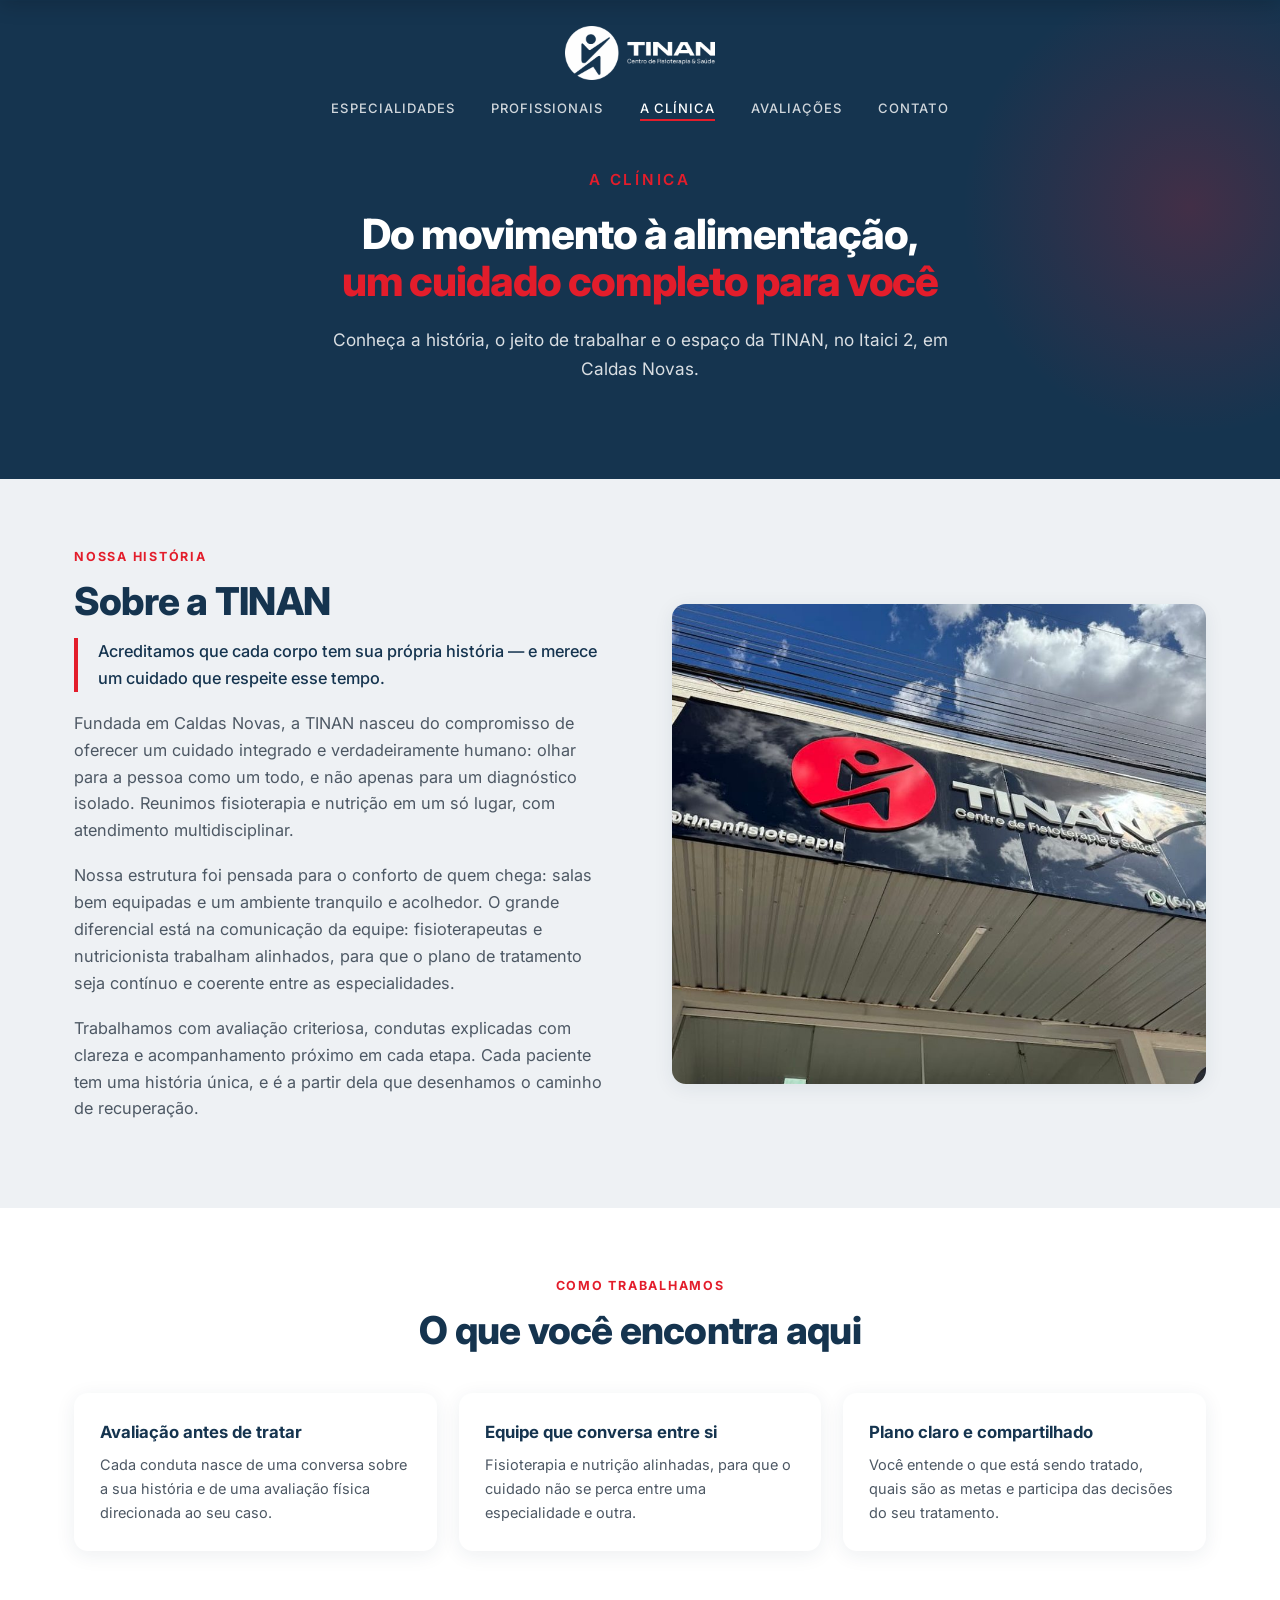
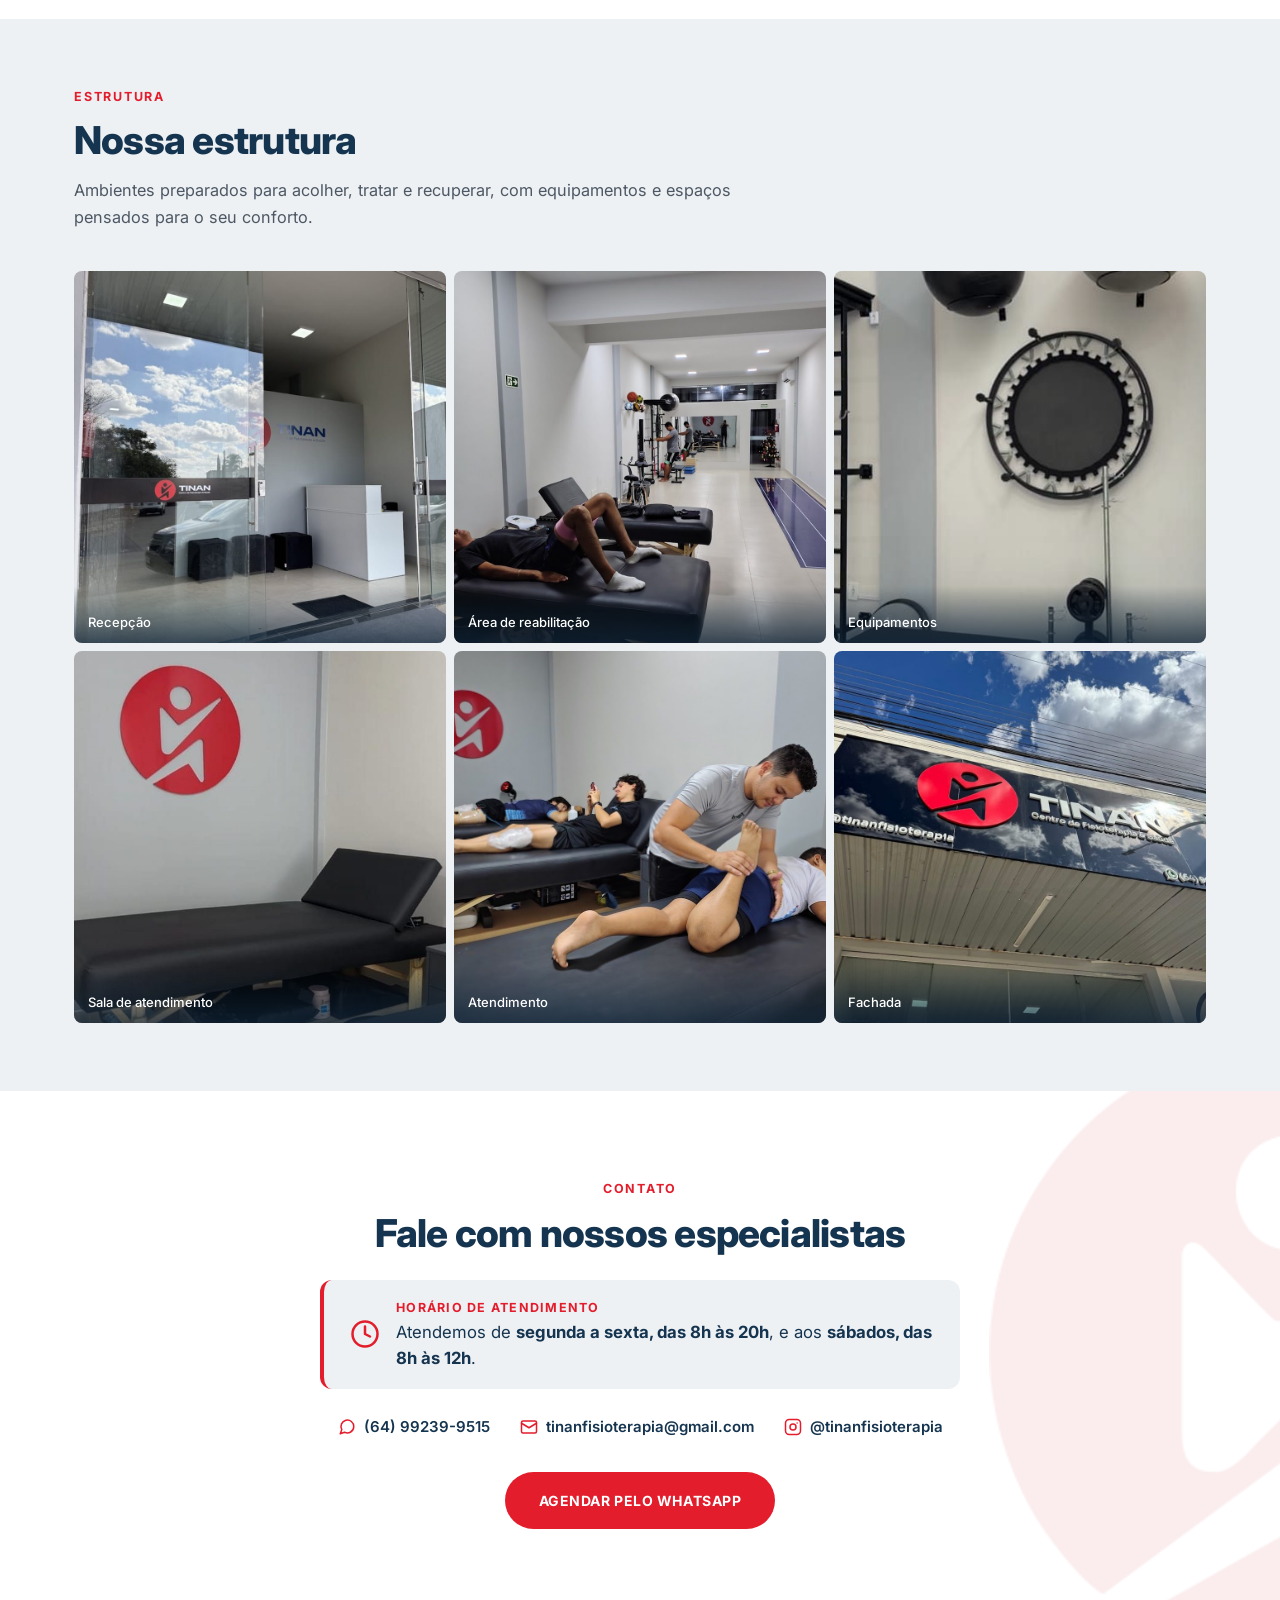
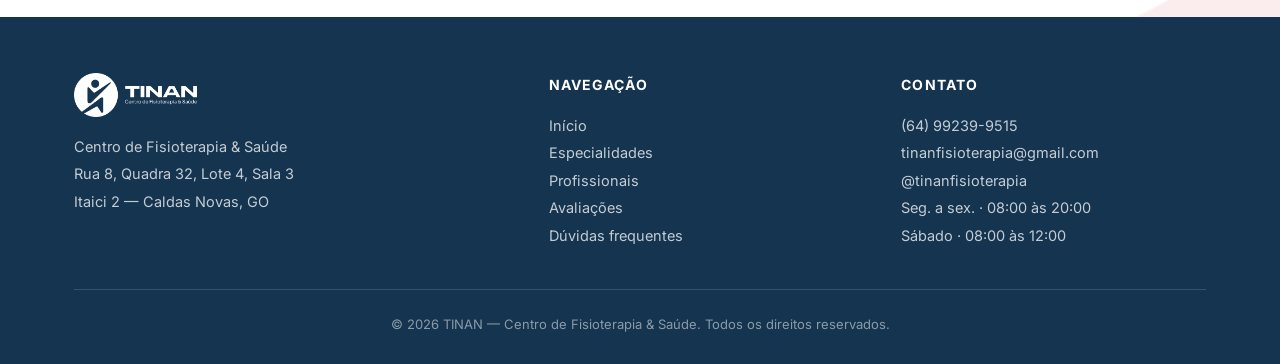
==== commit 67d67fae: "Add files via upload v4?" ====
--- a/clinica.html
+++ b/clinica.html
@@ -247,6 +247,7 @@
   transition: transform .2s;
 }
 .whats-flutuante:hover { transform: scale(1.07); }
+@media (min-width: 981px) { .whats-flutuante { display: none; } }
 .whats-flutuante svg { width: 32px; height: 32px; }
 
 /* 16. PÁGINA DA CLÍNICA */
